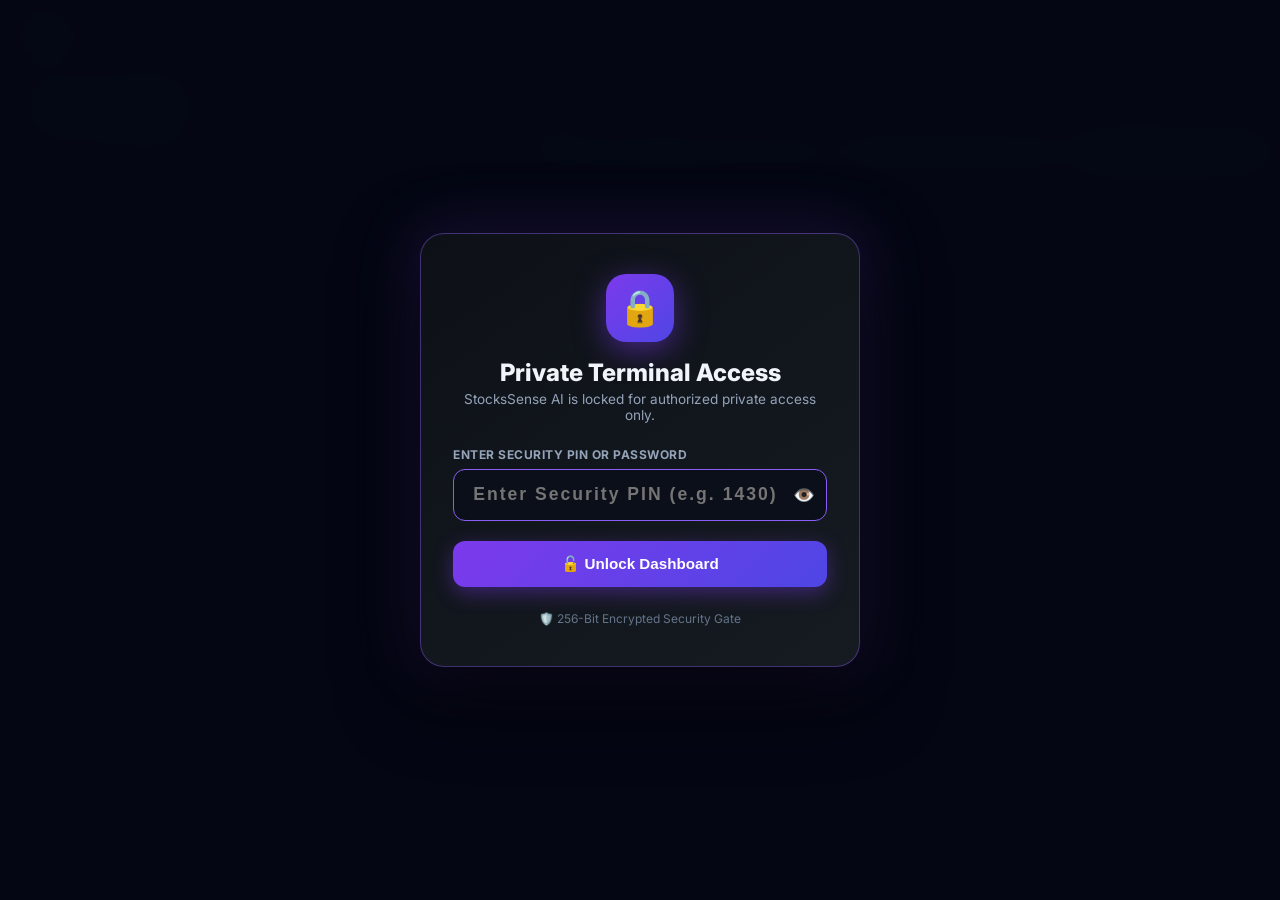
==== static/index.html @ 16fea529 "Fix Render Web UI Sniper button container selector (signalGrid) and bump app.js cache buster to v=25" ====
<!DOCTYPE html>
<html lang="en">
<head>
  <meta charset="UTF-8" />
  <meta name="viewport" content="width=device-width, initial-scale=1.0" />
  <title>StockSense AI — Indian Market Signal Agent</title>
  <meta name="description" content="Nifty 50 Intraday AI Agent: Real-time news, 1H chart, 5-year history, 90%+ confidence Buy/Sell signals with Stop Loss, Target & Paper Trading." />
  <link rel="manifest" href="/static/manifest.json" />
  <link rel="preconnect" href="https://fonts.googleapis.com" />
  <link href="https://fonts.googleapis.com/css2?family=Inter:wght@300;400;500;600;700;800;900&display=swap" rel="stylesheet" />
  <script src="https://cdn.plot.ly/plotly-2.30.0.min.js"></script>
  <link rel="stylesheet" href="/static/styles.css?v=2" />
</head>

<body>

<!-- Network Auto-Reconnect Banner -->
<div id="networkBanner" class="network-banner" style="display:none;"></div>

<!-- ╔══════════════ HEADER ══════════════╗ -->
<header class="header">
  <div class="header-inner">
    <div class="brand">
      <div class="brand-icon">📈</div>
      <div>
        <div class="brand-name">StockSense AI</div>
        <div class="brand-sub">Nifty 50 Intraday Signal Agent</div>
      </div>
    </div>
    <div class="header-center">
      <div class="nifty-badge" id="niftyBadge">
        <span class="pulse-dot"></span>
        <span id="niftyText">Nifty 50: Loading...</span>
      </div>
    </div>
    <div class="header-actions">
      <!-- Live / Paper Mode Toggle Switch -->
      <div class="mode-toggle-wrap" style="display:flex;align-items:center;gap:0.4rem;background:rgba(255,255,255,0.05);padding:0.4rem 0.65rem;border-radius:10px;border:1px solid rgba(255,255,255,0.1)">
        <label style="font-size:0.7rem;font-weight:800;color:#94a3b8;letter-spacing:0.5px;">TRADING MODE</label>
        <button id="modeToggleBtn" onclick="toggleTradingMode()" style="background:#1e293b;border:1px solid #334155;color:#ffbd59;padding:0.3rem 0.65rem;border-radius:6px;font-size:0.72rem;font-weight:900;cursor:pointer;transition:all 0.2s;box-shadow:0 0 10px rgba(0,0,0,0.5)">📝 PAPER</button>
      </div>
      <div class="confidence-slider-wrap">
        <label>Min Confidence</label>
        <input type="range" id="confidenceSlider" min="80" max="98" value="90" step="1" />
        <span id="confidenceVal">90%</span>
      </div>
      <button class="btn-icon-only" onclick="toggleAlerts()" id="alertBtn" title="Toggle Alerts">🔔</button>
      <button class="btn-scan" id="lockTerminalBtn" onclick="lockPrivateTerminal()" style="background:rgba(139,92,246,0.15);color:#c084fc;border:1px solid rgba(139,92,246,0.3);padding:0.35rem 0.65rem;font-size:0.75rem;font-weight:700;" title="Lock Private Session">🔒 Lock</button>
      <button class="btn-scan" id="headerSignOutBtn" onclick="handleLogout()" style="display:none;background:rgba(255,77,109,0.12);color:#ff4d6d;border:1px solid rgba(255,77,109,0.3);padding:0.4rem 0.75rem;font-size:0.78rem;font-weight:700;">🚪 Sign Out</button>
    </div>
  </div>
</header>

<!-- ╔══════════════ ACTION TOOLBAR (Scan buttons moved here to fix layout) ══════════════╗ -->
<div class="action-toolbar" style="background:#0a0f1d;border-bottom:1px solid rgba(255,255,255,0.06);padding:0.75rem 1.5rem;">
  <div style="max-width:1600px;margin:0 auto;display:flex;align-items:center;justify-content:space-between;gap:1rem;flex-wrap:wrap">
    <div style="display:flex;gap:0.75rem;flex-wrap:wrap">
      <button class="btn-scan" id="scanBtn" onclick="startScan('nifty50')">
        <span class="btn-icon">🔍</span> Scan Nifty 50
      </button>
      <button class="btn-scan btn-scan-budget" id="budgetScanBtn" onclick="startScan('budget')">
        <span class="btn-icon">⚡</span> Scan Budget Stocks
      </button>
      <button class="btn-scan btn-scan-scalp" id="scalpScanBtn" onclick="startScan('fast_scalp')">
        <span class="btn-icon">🔥</span> 1-Hr Fast Scalp
      </button>
      <button class="btn-scan" id="sniperScanBtn" onclick="startUltraSniperScan()" style="background:linear-gradient(135deg,#f59e0b,#d97706);color:#fff;border:1px solid #fbbf24;box-shadow:0 0 15px rgba(245,158,11,0.4);">
        <span class="btn-icon">👑</span> 1-Sniper Trade (92%+)
      </button>
    </div>
    <div class="auto-scan-badge" id="autoScanBadge" style="display:none;align-items:center;gap:0.4rem;font-size:0.78rem;font-weight:600;color:#a78bfa;background:rgba(124,58,237,0.15);padding:0.4rem 0.75rem;border-radius:8px;border:1px solid rgba(124,58,237,0.3)">
      <span style="width:8px;height:8px;background:#a78bfa;border-radius:50%;display:inline-block;box-shadow:0 0 8px #a78bfa"></span>
      <span id="autoScanCountdownText">Auto-Refresh: 03:00</span>
    </div>
  </div>
</div>
<!-- ╔══════════════ SAAS TOP TICKER & TRIAL BANNER ══════════════╗ -->
<div class="saas-banner-strip" style="background:linear-gradient(90deg,#0f172a,#1e1b4b,#0f172a);border-bottom:1px solid rgba(139,92,246,0.3);padding:0.4rem 1rem;display:flex;align-items:center;justify-content:space-between;gap:1rem;flex-wrap:wrap;font-size:0.8rem;font-weight:600;color:#cbd5e1">
  <div style="display:flex;align-items:center;gap:0.6rem">
    <span style="background:rgba(16,185,129,0.2);color:#10b981;padding:0.15rem 0.5rem;border-radius:6px;border:1px solid rgba(16,185,129,0.4);font-size:0.75rem;font-weight:700">🎁 30-DAY FREE TRIAL ACTIVE</span>
    <span style="color:#94a3b8">Unlimited Access to All AI Signals & Scans</span>
  </div>
  <div style="display:flex;align-items:center;gap:0.75rem;flex-wrap:wrap">
    <span style="background:rgba(99,102,241,0.15);color:#a5b4fc;padding:0.15rem 0.6rem;border-radius:6px;border:1px solid rgba(99,102,241,0.3)">🛡️ 16 Capital Protection Loss Guards Active</span>
    <button onclick="openBrokerModal()" style="background:linear-gradient(135deg,#10b981,#059669);color:#fff;border:none;padding:0.25rem 0.75rem;border-radius:6px;font-weight:700;cursor:pointer;font-size:0.75rem;box-shadow:0 0 10px rgba(16,185,129,0.3)">
      ⚡ Connect Broker for Instant Alerts
    </button>
    <button onclick="openPassModal()" style="background:linear-gradient(135deg,#8b5cf6,#6d28d9);color:#fff;border:none;padding:0.25rem 0.75rem;border-radius:6px;font-weight:700;cursor:pointer;font-size:0.75rem;box-shadow:0 0 10px rgba(139,92,246,0.3)">
      🎟️ Pass Plans (₹199 / ₹499)
    </button>
  </div>
</div>

<!-- ╔══════════════ TABS ══════════════╗ -->
<nav class="tabs">
  <button class="tab active" onclick="switchTab('signals')" id="tab-signals">📡 Live Signals</button>
  <button class="tab" onclick="switchTab('watchlist')" id="tab-watchlist">📋 Watchlist</button>
  <button class="tab" onclick="switchTab('paper')" id="tab-paper">📝 Paper Trading</button>
  <button class="tab" onclick="switchTab('journal')" id="tab-journal">📊 Journal</button>
  <button class="tab" onclick="openPassModal()" style="color:#a78bfa;font-weight:700">👑 Pass Plans</button>
</nav>

<!-- ╔══════════════ CONTENT ══════════════╗ -->
<main class="content">

  <!-- ──── TAB: SIGNALS ──── -->
  <section id="page-signals" class="page active">
    <div class="scan-status" id="scanStatus">
      <div class="status-idle">💡 Click "Scan Nifty 50" or "⚡ Scan Budget Stocks" to start AI analysis.</div>
    </div>
    <div class="signal-grid" id="signalGrid"></div>
  </section>

  <!-- ──── TAB: WATCHLIST ──── -->
  <section id="page-watchlist" class="page">
    <div class="watchlist-header">
      <div style="display:flex;align-items:center;gap:1rem;flex-wrap:wrap;justify-content:space-between;width:100%">
        <div>
          <h2>Market Watchlist</h2>
          <p style="font-size:0.82rem;color:#94a3b8;margin-top:0.2rem">Click any stock to run Instant AI Technical Scan</p>
        </div>
        <div style="display:flex;gap:0.5rem;align-items:center;flex-wrap:wrap">
          <input type="text" id="watchlistSearch" placeholder="🔍 Search stock..." oninput="filterWatchlistSearch()" style="background:#0f172a;border:1px solid #334155;color:#e2e8f0;padding:0.45rem 0.85rem;border-radius:8px;font-size:0.85rem;outline:none;width:180px;" />
          <div style="display:flex;gap:0.4rem;" id="categoryFilterGroup">
            <button class="sector-btn active" onclick="filterCategory('all')" id="catBtn-all">All (68)</button>
            <button class="sector-btn" onclick="filterCategory('nifty50')" id="catBtn-nifty50">🏆 Nifty 50</button>
            <button class="sector-btn" onclick="filterCategory('budget')" id="catBtn-budget">⚡ Budget Stocks (<₹200)</button>
          </div>
        </div>
      </div>
      <div class="sector-filter" id="sectorFilter" style="margin-top:0.8rem"></div>
    </div>
    <div class="watchlist-grid" id="watchlistGrid"></div>
  </section>

  <!-- ──── TAB: PAPER TRADING ──── -->
  <section id="page-paper" class="page">
    <div class="paper-header">
      <div class="paper-balance-card">
        <div class="balance-label">Paper Balance</div>
        <div class="balance-amount" id="paperBalance">₹3,00,000.00</div>
        <div class="balance-pnl" id="paperPnl">+₹0.00 (0.00%)</div>
        <div style="display:flex;gap:0.5rem;margin-top:0.75rem;flex-wrap:wrap">
          <button class="btn-reset" onclick="resetPaperAccount()">↺ Reset Account</button>
          <button class="btn-manual-trade" onclick="openManualTradeModal()">✏️ Manual Entry</button>
        </div>
      </div>
      <div class="paper-stats">
        <div class="stat-card">
          <div class="stat-label">Open Positions</div>
          <div class="stat-val" id="openPositions">0</div>
        </div>
        <div class="stat-card">
          <div class="stat-label">Total Return</div>
          <div class="stat-val" id="totalReturn">0.00%</div>
        </div>
      </div>
    </div>
    <div class="positions-title">Open Positions</div>
    <div class="positions-grid" id="positionsGrid">
      <div class="empty-state">No open positions. Take a trade from the Signals tab!</div>
    </div>
    <div class="positions-title">Closed Trades</div>
    <div class="trades-table-wrap">
      <table class="trades-table" id="tradesTable">
        <thead><tr><th>Stock</th><th>Action</th><th>Entry</th><th>Exit</th><th>Qty</th><th>P&L</th><th>Status</th><th>Date</th></tr></thead>
        <tbody id="tradesBody"></tbody>
      </table>
    </div>
  </section>

  <!-- ──── TAB: JOURNAL ──── -->
  <section id="page-journal" class="page">
    <div class="journal-grid">
      <div class="journal-card">
        <div class="journal-title">📅 Weekly Performance</div>
        <div id="weeklyStats" class="journal-stats">Loading...</div>
      </div>
      <div class="journal-card">
        <div class="journal-title">📆 Monthly Performance</div>
        <div id="monthlyStats" class="journal-stats">Loading...</div>
      </div>
    </div>
    <div class="positions-title">AI Signal History</div>
    <div class="trades-table-wrap">
      <table class="trades-table" id="signalsHistTable">
        <thead><tr><th>Stock</th><th>Signal</th><th>Confidence</th><th>Entry</th><th>Target 1</th><th>Target 2</th><th>Stop Loss</th><th>Date</th></tr></thead>
        <tbody id="signalsHistBody"></tbody>
      </table>
    </div>
  </section>

</main>

<!-- ╔══════════════ MODAL: SIGNAL DETAIL ══════════════╗ -->
<div class="modal-overlay" id="modalOverlay" onclick="closeModal()">
  <div class="modal" onclick="event.stopPropagation()">
    <button class="modal-close" onclick="closeModal()">✕</button>
    <div id="modalContent"></div>
  </div>
</div>

<!-- ╔══════════════ TOAST NOTIFICATION ══════════════╗ -->
<div class="toast" id="toast"></div>

<!-- Audio alert -->
<audio id="alertSound" preload="auto">
  <source src="[data-uri]..." type="audio/wav" />
</audio>

<!-- ╔══════════════ MODAL: MANUAL TRADE ENTRY ══════════════╗ -->
<div class="modal-overlay" id="manualTradeOverlay" onclick="closeManualTradeModal()">
  <div class="modal manual-trade-modal" onclick="event.stopPropagation()">
    <button class="modal-close" onclick="closeManualTradeModal()">✕</button>
    <div class="manual-modal-title" id="mt_modal_title">✏️ Manual Trade Entry</div>
    <div class="manual-modal-subtitle">Pick any Nifty 50 stock → Live price auto-fills → Set your SL & Targets</div>

    <!-- STEP 1: Stock Picker -->
    <div id="mt_step1">
      <div class="mt-search-wrap">
        <input id="mt_search" type="text" placeholder="🔍  Search stock… e.g. TCS, Reliance, HDFC"
               oninput="filterStockPicker()" autocomplete="off" />
      </div>
      <div class="mt-stock-grid" id="mt_stock_grid">
        <!-- Populated by JS -->
      </div>
    </div>

    <!-- STEP 2: Trade Form (hidden until stock picked) -->
    <div id="mt_step2" style="display:none">
      <!-- Selected stock header -->
      <div class="mt-selected-stock" id="mt_selected_header">
        <button class="mt-back-btn" onclick="showMtStep1()">← Back</button>
        <div class="mt-selected-info">
          <div class="mt-sel-symbol" id="mt_sel_symbol">—</div>
          <div class="mt-sel-name" id="mt_sel_name">—</div>
        </div>
        <div class="mt-live-price" id="mt_live_price_display">
          <div class="mt-lp-val" id="mt_lp_val">—</div>
          <div class="mt-lp-range" id="mt_lp_range">—</div>
        </div>
      </div>

      <div class="manual-form">
        <!-- Action toggle -->
        <div class="manual-field">
          <label>Action</label>
          <div class="action-toggle">
            <button id="mt_buy_btn" class="action-btn active-buy" onclick="setManualAction('BUY')">📈 BUY</button>
            <button id="mt_sell_btn" class="action-btn" onclick="setManualAction('SELL')">📉 SELL</button>
          </div>
          <input type="hidden" id="mt_action" value="BUY" />
        </div>

        <div class="manual-form-row">
          <div class="manual-field">
            <label for="mt_price">Entry Price (₹)</label>
            <input id="mt_price" type="number" step="0.05" min="1" placeholder="Live price" oninput="autoCalcManualQty()" />
          </div>
          <div class="manual-field">
            <label for="mt_sl">Stop Loss (₹) <span class="hint-tag" id="mt_sl_hint_tag"></span></label>
            <input id="mt_sl" type="number" step="0.05" min="1" placeholder="Auto-suggested" oninput="autoCalcManualQty()" />
          </div>
        </div>

        <div class="manual-form-row">
          <div class="manual-field">
            <label for="mt_t1">Target 1 (₹) <span class="hint-tag" id="mt_t1_hint_tag"></span></label>
            <input id="mt_t1" type="number" step="0.05" min="1" placeholder="Suggested" oninput="autoCalcManualQty()" />
          </div>
          <div class="manual-field">
            <label for="mt_t2">Target 2 (₹) <span class="hint-tag" id="mt_t2_hint_tag"></span></label>
            <input id="mt_t2" type="number" step="0.05" min="1" placeholder="Suggested" />
          </div>
        </div>

        <div class="manual-form-row">
          <div class="manual-field">
            <label for="mt_qty">Quantity <small style="color:#7a8ba8;font-weight:400">(shares)</small></label>
            <input id="mt_qty" type="number" min="1" step="1" placeholder="Auto from 2% risk" />
            <small id="mt_qty_hint" style="color:#00ff88"></small>
          </div>
          <div class="manual-field manual-rr" id="mt_rr_display" style="display:none">
            <div class="rr-label">Risk : Reward</div>
            <div class="rr-val" id="mt_rr_val">—</div>
          </div>
        </div>

        <div id="mt_error" class="mt-error" style="display:none"></div>

        <button class="btn-submit-trade" id="mt_submit_btn" onclick="submitManualTrade()">
          🚀 Place Paper Trade
        </button>
      </div>
    </div>
  </div>
</div>


<!-- ╔══════════════ MODAL: CLOSE POSITION ══════════════╗ -->
<div class="modal-overlay" id="closePosOverlay" onclick="closeClosePosModal()">
  <div class="modal close-pos-modal" onclick="event.stopPropagation()">
    <button class="modal-close" onclick="closeClosePosModal()">✕</button>
    <div class="manual-modal-title">❌ Close Position</div>
    <div class="manual-modal-subtitle" id="cp_subtitle">Closing position</div>

    <!-- Live price display -->
    <div class="mt-selected-stock" style="margin-top:1rem">
      <div class="mt-selected-info">
        <div class="mt-sel-symbol" id="cp_symbol">—</div>
        <div class="mt-sel-name" id="cp_details">—</div>
      </div>
      <div class="mt-live-price">
        <div class="mt-lp-val" id="cp_cmp">—</div>
        <div class="mt-lp-range" id="cp_pnl_preview" style="color:#ffd700">P&amp;L preview loading…</div>
      </div>
    </div>

    <div class="manual-form" style="margin-top:1rem">
      <div class="manual-field">
        <label for="cp_price">Exit Price (₹)</label>
        <input id="cp_price" type="number" step="0.05" min="1" placeholder="CMP auto-filled" oninput="updateClosePnlPreview()" />
      </div>
      <div class="manual-field">
        <label>Exit Reason</label>
        <div class="action-toggle" style="gap:0.4rem">
          <button id="cp_r_manual" class="action-btn active-buy" style="font-size:0.75rem" onclick="setCpReason('MANUAL')">Manual</button>
          <button id="cp_r_t1"     class="action-btn" style="font-size:0.75rem" onclick="setCpReason('T1_HIT')">T1 Hit</button>
          <button id="cp_r_t2"     class="action-btn" style="font-size:0.75rem" onclick="setCpReason('T2_HIT')">T2 Hit</button>
          <button id="cp_r_sl"     class="action-btn" style="font-size:0.75rem" onclick="setCpReason('SL_HIT')">SL Hit</button>
        </div>
        <input type="hidden" id="cp_reason" value="MANUAL" />
      </div>
      <div id="cp_error" class="mt-error" style="display:none"></div>
      <button class="btn-submit-trade" id="cp_submit_btn" onclick="submitClosePosition()"
              style="background:linear-gradient(135deg,#ff4d6d,#c0392b)">
        ❌ Confirm Close
      </button>
    </div>
  </div>
</div>


<!-- ╔══════════════ MODAL: QUICK ORDER EXECUTION (CUSTOM QUANTITY) ══════════════╗ -->
<div class="modal-overlay" id="quickOrderOverlay" onclick="closeQuickOrderModal()">
  <div class="modal manual-trade-modal" onclick="event.stopPropagation()">
    <button class="modal-close" onclick="closeQuickOrderModal()">✕</button>
    <div class="manual-modal-title" id="qo_title">🛒 Place Paper Order</div>
    <div class="manual-modal-subtitle" id="qo_subtitle">Custom Quantity &amp; Trade Execution</div>

    <div class="mt-selected-stock" style="margin-top:1rem">
      <div class="mt-selected-info">
        <div class="mt-sel-symbol" id="qo_symbol">RELIANCE</div>
        <div class="mt-sel-name" id="qo_name">Reliance Industries</div>
      </div>
      <div class="mt-live-price">
        <div class="mt-lp-val" id="qo_price_display">₹1,299.40</div>
        <div class="mt-lp-range" id="qo_trade_type" style="color:#00ff88;font-weight:700">BUY ORDER</div>
      </div>
    </div>

    <div class="manual-form" style="margin-top:1.2rem">
      <!-- Quantity Input with Presets -->
      <div class="manual-field">
        <label for="qo_qty">Quantity <small style="color:#7a8ba8;font-weight:400">(Enter number of shares)</small></label>
        <input id="qo_qty" type="number" min="1" step="1" value="10" oninput="updateQoOrderValue()" style="font-size:1.15rem;font-weight:700;color:#00ff88" />
        <div style="display:flex;gap:0.4rem;margin-top:0.5rem;flex-wrap:wrap">
          <button type="button" class="sector-btn" onclick="setQoQty(5)">5 Qty</button>
          <button type="button" class="sector-btn" onclick="setQoQty(10)">10 Qty</button>
          <button type="button" class="sector-btn" onclick="setQoQty(25)">25 Qty</button>
          <button type="button" class="sector-btn" onclick="setQoQty(50)">50 Qty</button>
          <button type="button" class="sector-btn" onclick="setQoQty(100)">100 Qty</button>
          <button type="button" class="sector-btn" onclick="setQoQty('auto')">⚡ Auto Risk Qty</button>
        </div>
        <small id="qo_value_hint" style="color:#ffd700;display:block;margin-top:0.4rem;font-weight:600"></small>
      </div>

      <div class="manual-form-row" style="margin-top:0.8rem">
        <div class="manual-field">
          <label for="qo_sl">Stop Loss (₹)</label>
          <input id="qo_sl" type="number" step="0.05" min="1" />
        </div>
        <div class="manual-field">
          <label for="qo_t1">Target 1 (₹)</label>
          <input id="qo_t1" type="number" step="0.05" min="1" />
        </div>
      </div>

      <input type="hidden" id="qo_entry_price" value="0" />
      <input type="hidden" id="qo_t2" value="0" />
      <input type="hidden" id="qo_action" value="BUY" />
      <input type="hidden" id="qo_sig_id" value="" />

      <div id="qo_error" class="mt-error" style="display:none"></div>

      <button class="btn-submit-trade" id="qo_submit_btn" onclick="submitQuickOrder()" style="margin-top:1.2rem">
        🚀 Confirm Paper Trade
      </button>
    </div>
  </div>
</div>


<div id="toast" class="toast"></div>

<!-- ╔══════════════ MODAL: PASS PLANS & PRICING ══════════════╗ -->
<div class="modal-overlay" id="saasPassOverlay" onclick="closePassModal()">
  <div class="modal" onclick="event.stopPropagation()" style="max-width:850px;background:#0f172a;border:1px solid rgba(139,92,246,0.4)">
    <button class="modal-close" onclick="closePassModal()">✕</button>
    <div style="text-align:center;margin-bottom:1.5rem">
      <div style="background:rgba(139,92,246,0.15);color:#a78bfa;display:inline-block;padding:0.3rem 0.8rem;border-radius:20px;font-size:0.75rem;font-weight:700;border:1px solid rgba(139,92,246,0.3);margin-bottom:0.5rem">
        🎁 30-DAY UNLIMITED FREE TRIAL ACTIVE NOW
      </div>
      <h2 style="font-size:1.6rem;font-weight:800;color:#f8fafc;margin:0">StocksSense AI Pass Plans</h2>
      <p style="color:#94a3b8;font-size:0.88rem;margin-top:0.3rem">Choose a flexible pass plan after your 30-day trial. No hidden charges!</p>
    </div>

    <!-- Pricing Grid -->
    <div style="display:grid;grid-template-columns:repeat(auto-fit,minmax(240px,1fr));gap:1.2rem;margin-bottom:1.5rem">

      <!-- Plan 1: Weekly -->
      <div style="background:#1e293b;border:1px solid #334155;border-radius:12px;padding:1.25rem;display:flex;flex-direction:column;justify-content:space-between;position:relative">
        <div>
          <div style="display:flex;justify-content:space-between;align-items:center;margin-bottom:0.5rem">
            <span style="font-size:1.1rem;font-weight:800;color:#f8fafc">Weekly Pass</span>
            <span style="background:rgba(148,163,184,0.15);color:#cbd5e1;font-size:0.68rem;padding:0.2rem 0.5rem;border-radius:4px;font-weight:700">7 DAYS</span>
          </div>
          <div style="font-size:1.8rem;font-weight:900;color:#10b981;margin-bottom:0.2rem">₹199 <small style="font-size:0.75rem;color:#94a3b8;font-weight:400">/ 7 days</small></div>
          <div style="font-size:0.78rem;color:#a78bfa;font-weight:600;margin-bottom:1rem">₹28/day — Beginner Friendly</div>
          <ul style="list-style:none;padding:0;margin:0;font-size:0.8rem;color:#cbd5e1;line-height:1.7">
            <li>✅ All Nifty 50 AI Signals</li>
            <li>✅ Budget Stock Scans (&lt;₹300)</li>
            <li>✅ 16 Capital Loss Guards Active</li>
            <li>✅ Web Terminal Access</li>
          </ul>
        </div>
        <button onclick="selectPassPlan('weekly', 199)" style="margin-top:1.2rem;background:#334155;color:#f8fafc;border:none;padding:0.6rem;border-radius:8px;font-weight:700;cursor:pointer;width:100%">
          Select Weekly Pass (₹199)
        </button>
      </div>

      <!-- Plan 2: 15-Day -->
      <div style="background:#1e293b;border:1px solid #334155;border-radius:12px;padding:1.25rem;display:flex;flex-direction:column;justify-content:space-between;position:relative">
        <div>
          <div style="display:flex;justify-content:space-between;align-items:center;margin-bottom:0.5rem">
            <span style="font-size:1.1rem;font-weight:800;color:#f8fafc">15-Day Pass</span>
            <span style="background:rgba(59,130,246,0.15);color:#60a5fa;font-size:0.68rem;padding:0.2rem 0.5rem;border-radius:4px;font-weight:700">15 DAYS</span>
          </div>
          <div style="font-size:1.8rem;font-weight:900;color:#3b82f6;margin-bottom:0.2rem">₹399 <small style="font-size:0.75rem;color:#94a3b8;font-weight:400">/ 15 days</small></div>
          <div style="font-size:0.78rem;color:#a78bfa;font-weight:600;margin-bottom:1rem">₹26/day — Popular Choice</div>
          <ul style="list-style:none;padding:0;margin:0;font-size:0.8rem;color:#cbd5e1;line-height:1.7">
            <li>✅ All Nifty 50 AI Signals</li>
            <li>✅ Budget Stock Scans (&lt;₹300)</li>
            <li>✅ 16 Capital Loss Guards Active</li>
            <li>✅ Instant Telegram Alerts</li>
            <li>✅ 1-Hr Fast Scalp Scanner</li>
          </ul>
        </div>
        <button onclick="selectPassPlan('biweekly', 399)" style="margin-top:1.2rem;background:#2563eb;color:#fff;border:none;padding:0.6rem;border-radius:8px;font-weight:700;cursor:pointer;width:100%">
          Select 15-Day Pass (₹399)
        </button>
      </div>

      <!-- Plan 3: Monthly (Best Value) -->
      <div style="background:linear-gradient(135deg,#1e1b4b,#311b92);border:2px solid #8b5cf6;border-radius:12px;padding:1.25rem;display:flex;flex-direction:column;justify-content:space-between;position:relative;box-shadow:0 0 20px rgba(139,92,246,0.3)">
        <div style="position:absolute;top:-12px;right:15px;background:linear-gradient(135deg,#f59e0b,#d97706);color:#000;font-size:0.65rem;font-weight:900;padding:0.2rem 0.6rem;border-radius:12px;text-transform:uppercase">
          🔥 BEST VALUE
        </div>
        <div>
          <div style="display:flex;justify-content:space-between;align-items:center;margin-bottom:0.5rem">
            <span style="font-size:1.1rem;font-weight:800;color:#fff">Monthly Pass</span>
            <span style="background:rgba(168,85,247,0.25);color:#d8b4fe;font-size:0.68rem;padding:0.2rem 0.5rem;border-radius:4px;font-weight:700">30 DAYS</span>
          </div>
          <div style="font-size:1.8rem;font-weight:900;color:#fbbf24;margin-bottom:0.2rem">₹499 <small style="font-size:0.75rem;color:#cbd5e1;font-weight:400">/ 30 days</small></div>
          <div style="font-size:0.78rem;color:#34d399;font-weight:700;margin-bottom:1rem">₹16/day — Only ₹16 per day!</div>
          <ul style="list-style:none;padding:0;margin:0;font-size:0.8rem;color:#f1f5f9;line-height:1.7">
            <li>✅ All Nifty 50 AI Signals</li>
            <li>✅ Budget Stock Scans (&lt;₹300)</li>
            <li>✅ 16 Capital Loss Guards Active</li>
            <li>✅ Instant Telegram/WhatsApp Alerts</li>
            <li>✅ 1-Hr Fast Scalp Scanner</li>
            <li>✅ Priority AI Scan Queue</li>
            <li>✅ Dedicated AI Portfolio Insights</li>
          </ul>
        </div>
        <button onclick="selectPassPlan('monthly', 499)" style="margin-top:1.2rem;background:linear-gradient(135deg,#8b5cf6,#7c3aed);color:#fff;border:none;padding:0.65rem;border-radius:8px;font-weight:800;cursor:pointer;width:100%;box-shadow:0 0 15px rgba(139,92,246,0.4)">
          Get Monthly Pass (₹499)
        </button>
      </div>

    </div>

    <!-- Free Trial Note -->
    <div style="background:rgba(16,185,129,0.1);border:1px solid rgba(16,185,129,0.3);border-radius:8px;padding:0.75rem 1rem;font-size:0.8rem;color:#34d399;text-align:center">
      🎉 You are currently enjoying your <b>30-Day Unlimited Free Trial</b>! Passes will only be activated after your trial ends.
    </div>
  </div>
</div>


<!-- ╔══════════════ MODAL: BROKER CONNECT ══════════════╗ -->
<div class="modal-overlay" id="brokerConnectOverlay" onclick="closeBrokerModal()">
  <div class="modal" onclick="event.stopPropagation()" style="max-width:650px;background:#0f172a;border:1px solid rgba(16,185,129,0.4)">
    <button class="modal-close" onclick="closeBrokerModal()">✕</button>
    <div style="text-align:center;margin-bottom:1.5rem">
      <div style="background:rgba(16,185,129,0.15);color:#10b981;display:inline-block;padding:0.3rem 0.8rem;border-radius:20px;font-size:0.75rem;font-weight:700;border:1px solid rgba(16,185,129,0.3);margin-bottom:0.5rem">
        ⚡ FREE INSTANT ALERTS UNLOCK
      </div>
      <h2 style="font-size:1.5rem;font-weight:800;color:#f8fafc;margin:0">Connect Partner Broker Account</h2>
      <p style="color:#94a3b8;font-size:0.85rem;margin-top:0.3rem">Open a Demat account with any partner broker below to get <b>Free Unlimited Telegram/WhatsApp Instant AI Alerts</b>!</p>
    </div>

    <div style="display:flex;flex-direction:column;gap:1rem">
      <!-- Broker 1: Angel One -->
      <div style="background:#1e293b;border:1px solid #334155;border-radius:10px;padding:1rem;display:flex;align-items:center;justify-content:space-between;gap:1rem;flex-wrap:wrap">
        <div style="display:flex;align-items:center;gap:0.8rem">
          <div style="font-size:2rem">👼</div>
          <div>
            <div style="font-weight:800;color:#f8fafc;font-size:1rem">Angel One</div>
            <div style="font-size:0.75rem;color:#10b981;font-weight:600">Zero Demat Opening Fee + Free AI Alerts</div>
          </div>
        </div>
        <a href="https://angelone.in/partner/RAKH123" target="_blank" onclick="trackBrokerClick('Angel One')" style="background:#10b981;color:#000;text-decoration:none;padding:0.55rem 1rem;border-radius:8px;font-weight:800;font-size:0.82rem">
          Open Angel One Free
        </a>
      </div>

      <!-- Broker 2: Dhan -->
      <div style="background:#1e293b;border:1px solid #334155;border-radius:10px;padding:1rem;display:flex;align-items:center;justify-content:space-between;gap:1rem;flex-wrap:wrap">
        <div style="display:flex;align-items:center;gap:0.8rem">
          <div style="font-size:2rem">⚡</div>
          <div>
            <div style="font-weight:800;color:#f8fafc;font-size:1rem">Dhan</div>
            <div style="font-size:0.75rem;color:#3b82f6;font-weight:600">Direct Lightning API + Free AI Alerts</div>
          </div>
        </div>
        <a href="https://dhan.co/partner/RAKH123" target="_blank" onclick="trackBrokerClick('Dhan')" style="background:#3b82f6;color:#fff;text-decoration:none;padding:0.55rem 1rem;border-radius:8px;font-weight:800;font-size:0.82rem">
          Open Dhan Free
        </a>
      </div>

      <!-- Broker 3: Zerodha -->
      <div style="background:#1e293b;border:1px solid #334155;border-radius:10px;padding:1rem;display:flex;align-items:center;justify-content:space-between;gap:1rem;flex-wrap:wrap">
        <div style="display:flex;align-items:center;gap:0.8rem">
          <div style="font-size:2rem">📈</div>
          <div>
            <div style="font-weight:800;color:#f8fafc;font-size:1rem">Zerodha</div>
            <div style="font-size:0.75rem;color:#f59e0b;font-weight:600">India's Premier Broker + Free AI Alerts</div>
          </div>
        </div>
        <a href="https://zerodha.com/partner/RAKH123" target="_blank" onclick="trackBrokerClick('Zerodha')" style="background:#f59e0b;color:#000;text-decoration:none;padding:0.55rem 1rem;border-radius:8px;font-weight:800;font-size:0.82rem">
          Open Zerodha Free
        </a>
      </div>
    </div>
  </div>
</div>

<!-- ╔══════════════ SEBI EDUCATIONAL DISCLAIMER FOOTER ══════════════╗ -->
<footer style="background:#090d16;border-top:1px solid #1e293b;padding:1.5rem 1rem;margin-top:3rem;font-size:0.75rem;color:#64748b;text-align:center;line-height:1.6">
  <div style="max-width:1000px;margin:0 auto">
    <div style="font-weight:700;color:#94a3b8;margin-bottom:0.4rem">⚠️ SEBI Educational &amp; Research Software Disclaimer</div>
    <div>
      StocksSense AI is an automated quantitative software terminal and algorithmic research analysis tool built strictly for educational, research, and technical analysis demonstration purposes.
      StocksSense AI is not a SEBI registered Investment Advisor (IA) or Research Analyst (RA). Signals generated by the software are based on mathematical technical indicators, volume algorithms, and historical data patterns.
      Trading in Indian stock markets involves substantial risk of loss. Users are advised to perform their own research or consult a certified financial advisor before executing real trades.
    </div>
    <div style="margin-top:0.8rem;color:#475569">
      © 2026 StocksSense AI Terminal — All Rights Reserved. Powered by Google Gemini AI &amp; Python Quant Engine.
    </div>
  </div>
</footer>

<!-- ═══════════ GOOGLE LOGIN MODAL ═══════════ -->
<div id="loginOverlay" style="
  position:fixed;inset:0;background:rgba(5,8,20,0.92);
  display:none;align-items:center;justify-content:center;
  z-index:9999;backdrop-filter:blur(8px);
  opacity:0;pointer-events:none;transition:opacity 0.3s ease;">

  <div id="loginModal" style="
    background:linear-gradient(145deg,#111827,#1a1230);
    border:1px solid rgba(139,92,246,0.35);
    border-radius:22px;padding:2.5rem 2rem;
    width:min(420px,94vw);text-align:center;
    box-shadow:0 24px 80px rgba(0,0,0,0.7),0 0 50px rgba(124,58,237,0.18);
    transform:translateY(30px) scale(0.97);transition:transform 0.3s cubic-bezier(0.34,1.56,0.64,1);">
    <!-- Logo -->
    <div style="width:64px;height:64px;background:linear-gradient(135deg,#7c3aed,#4f46e5);border-radius:18px;margin:0 auto 1rem;display:flex;align-items:center;justify-content:center;font-size:2rem;box-shadow:0 8px 28px rgba(124,58,237,0.5)">🤖</div>
    <h2 style="font-size:1.45rem;font-weight:800;color:#f1f5f9;margin-bottom:0.3rem">StocksSense AI</h2>
    <p style="font-size:0.85rem;color:#94a3b8;margin-bottom:0.5rem">Nifty 50 AI Signal Terminal</p>
    <!-- Trial Badge -->
    <div style="display:inline-flex;align-items:center;gap:0.4rem;background:rgba(0,255,136,0.1);border:1px solid rgba(0,255,136,0.25);border-radius:20px;padding:0.3rem 0.9rem;font-size:0.78rem;font-weight:700;color:#00ff88;margin-bottom:1.5rem">
      🎁 30-Day FREE Trial — No Credit Card Required
    </div>
    <!-- Google Login Button -->
    <button id="googleLoginBtn" onclick="startGoogleLogin()" style="
      display:flex;align-items:center;justify-content:center;gap:0.75rem;
      width:100%;padding:0.9rem 1.2rem;
      background:#fff;border:none;border-radius:12px;
      font-size:0.95rem;font-weight:700;color:#1f2937;
      cursor:pointer;transition:all 0.15s;
      box-shadow:0 4px 16px rgba(0,0,0,0.35);">
      <svg width="20" height="20" viewBox="0 0 48 48"><path fill="#4285F4" d="M44.5 20H24v8.5h11.8C34.7 33.9 29.1 37 24 37c-7.2 0-13-5.8-13-13s5.8-13 13-13c3.1 0 5.9 1.1 8.1 2.9l6.4-6.4C34.6 5.1 29.6 3 24 3 12.4 3 3 12.4 3 24s9.4 21 21 21c10.5 0 20-7.6 20-21 0-1.4-.1-2.7-.5-4z"/><path fill="#34A853" d="M6.3 14.7l7 5.1C15 16.1 19.2 13 24 13c3.1 0 5.9 1.1 8.1 2.9l6.4-6.4C34.6 5.1 29.6 3 24 3 16.3 3 9.7 7.9 6.3 14.7z"/><path fill="#FBBC05" d="M24 45c5.5 0 10.6-1.9 14.5-5.1l-6.7-5.5C29.9 36 27.1 37 24 37c-5.1 0-9.4-3.3-11-7.9l-7 5.4C9.6 41.1 16.3 45 24 45z"/><path fill="#EA4335" d="M44.5 20H24v8.5h11.8c-.7 2.5-2.2 4.7-4.3 6.2l6.7 5.5C41.5 36.8 45 31 45 24c0-1.4-.1-2.7-.5-4z"/></svg>
      Continue with Google
    </button>
    <p style="margin-top:1.25rem;font-size:0.72rem;color:#475569;line-height:1.5">
      By continuing, you agree to use StocksSense AI as an educational research software tool.<br>
      Your email is used only for trial tracking. We never share your data.
    </p>
  </div>
</div>

<!-- ═══════════ USER BADGE (shown after login) ═══════════ -->
<div id="userSessionBadge" style="display:none;position:fixed;bottom:1.25rem;right:1.25rem;z-index:800;">
  <div style="
    background:linear-gradient(135deg,#111827,#1a1230);
    border:1px solid rgba(139,92,246,0.35);
    border-radius:14px;padding:0.65rem 1rem;
    display:flex;align-items:center;gap:0.75rem;
    box-shadow:0 8px 32px rgba(0,0,0,0.5);
    font-size:0.82rem;cursor:pointer;" onclick="toggleUserMenu()">
    <img id="userAvatar" src="" width="30" height="30" style="border-radius:50%;display:none"/>
    <div id="userInitial" style="
      width:30px;height:30px;border-radius:50%;
      background:linear-gradient(135deg,#7c3aed,#4f46e5);
      display:flex;align-items:center;justify-content:center;
      font-size:0.85rem;font-weight:700;color:#fff;flex-shrink:0">?</div>
    <div>
      <div id="userGreeting" style="font-weight:700;color:#f1f5f9;font-size:0.82rem">Hi!</div>
      <div id="trialCountdown" style="font-size:0.7rem;color:#00ff88;font-weight:600">⏳ — days left</div>
    </div>
  </div>
  <!-- Dropdown -->
  <div id="userMenu" style="
    display:none;position:absolute;bottom:calc(100% + 8px);right:0;
    background:#111827;border:1px solid rgba(139,92,246,0.3);
    border-radius:12px;padding:0.5rem;min-width:180px;
    box-shadow:0 12px 40px rgba(0,0,0,0.6);">
    <div id="menuEmail" style="padding:0.5rem 0.75rem;font-size:0.72rem;color:#64748b;border-bottom:1px solid rgba(255,255,255,0.07);margin-bottom:0.4rem"></div>
    <button onclick="handleLogout()" style="
      width:100%;padding:0.5rem 0.75rem;background:rgba(255,77,109,0.1);
      border:1px solid rgba(255,77,109,0.25);border-radius:8px;
      color:#ff4d6d;font-size:0.8rem;font-weight:600;cursor:pointer;
      text-align:left;">🚪 Sign Out</button>
  </div>
</div>

<!-- ═══════════ PRIVATE TERMINAL LOCK SCREEN OVERLAY ═══════════ -->
<div id="privateLockOverlay" style="
  position:fixed;inset:0;background:rgba(5,8,20,0.96);
  display:flex;align-items:center;justify-content:center;
  z-index:99999;backdrop-filter:blur(16px);
  transition:opacity 0.3s ease;">

  <div id="privateLockModal" style="
    background:linear-gradient(145deg,#0d1117,#161b22);
    border:1px solid rgba(139,92,246,0.4);
    border-radius:24px;padding:2.5rem 2rem;
    width:min(440px,94vw);text-align:center;
    box-shadow:0 24px 80px rgba(0,0,0,0.8),0 0 60px rgba(124,58,237,0.25);">
    
    <div style="width:68px;height:68px;background:linear-gradient(135deg,#7c3aed,#4f46e5);border-radius:20px;margin:0 auto 1rem;display:flex;align-items:center;justify-content:center;font-size:2.2rem;box-shadow:0 8px 30px rgba(124,58,237,0.5)">
      🔒
    </div>
    
    <h2 style="font-size:1.5rem;font-weight:800;color:#f1f5f9;margin-bottom:0.3rem">Private Terminal Access</h2>
    <p style="font-size:0.85rem;color:#94a3b8;margin-bottom:1.5rem">
      StocksSense AI is locked for authorized private access only.
    </p>

    <div style="margin-bottom:1.25rem;text-align:left">
      <label style="display:block;font-size:0.75rem;font-weight:700;color:#94a3b8;margin-bottom:0.4rem;text-transform:uppercase;letter-spacing:0.5px">Enter Security PIN or Password</label>
      <div style="position:relative">
        <input id="privatePinInput" type="password" placeholder="Enter Security PIN (e.g. 1430)" style="
          width:100%;padding:0.9rem 1.2rem;background:#0b0f19;
          border:1.5px solid rgba(139,92,246,0.3);border-radius:12px;
          color:#f1f5f9;font-size:1.1rem;font-weight:700;letter-spacing:2px;outline:none;
          transition:all 0.2s;" onfocus="this.style.borderColor='#8b5cf6'" onblur="this.style.borderColor='rgba(139,92,246,0.3)'" onkeydown="if(event.key==='Enter')unlockPrivateTerminal()"/>
        <button type="button" onclick="togglePinVisibility()" style="position:absolute;right:12px;top:50%;transform:translateY(-50%);background:none;border:none;color:#94a3b8;cursor:pointer;font-size:1.1rem">👁️</button>
      </div>
      <div id="pinErrorMsg" style="display:none;color:#ff4d6d;font-size:0.78rem;font-weight:600;margin-top:0.5rem">❌ Incorrect PIN / Password. Access Denied.</div>
    </div>

    <button id="unlockBtn" onclick="unlockPrivateTerminal()" style="
      width:100%;padding:0.9rem 1.2rem;
      background:linear-gradient(135deg,#7c3aed,#4f46e5);border:none;border-radius:12px;
      font-size:0.95rem;font-weight:700;color:#fff;
      cursor:pointer;transition:all 0.2s;
      box-shadow:0 6px 20px rgba(124,58,237,0.4);">
      🔓 Unlock Dashboard
    </button>

    <div style="margin-top:1.5rem;display:flex;align-items:center;justify-content:center;gap:0.5rem;font-size:0.75rem;color:#64748b">
      <span>🛡️ 256-Bit Encrypted Security Gate</span>
    </div>
  </div>
</div>

<script src="/static/app.js?v=25"></script>
</body>
</html>
---- static/styles.css ----
/* ═══════════════════════════════════════════════════
   StockSense AI — Premium Glassmorphism Dark Theme
   Indian Stock Market AI Agent
═══════════════════════════════════════════════════ */

@import url('https://fonts.googleapis.com/css2?family=Inter:wght@300;400;500;600;700;800;900&display=swap');

/* ─── CSS TOKENS ─── */
:root {
  --bg-primary:   #050810;
  --bg-secondary: #0a0f1e;
  --bg-card:      rgba(14, 21, 42, 0.85);
  --bg-glass:     rgba(255,255,255,0.04);
  --border:       rgba(255,255,255,0.08);
  --border-glow:  rgba(99,179,237,0.25);

  --green:        #00ff88;
  --green-dim:    rgba(0,255,136,0.15);
  --green-glow:   rgba(0,255,136,0.35);
  --red:          #ff4d6d;
  --red-dim:      rgba(255,77,109,0.15);
  --red-glow:     rgba(255,77,109,0.35);
  --gold:         #ffd700;
  --gold-dim:     rgba(255,215,0,0.12);
  --blue:         #63b3ed;
  --purple:       #b794f4;

  --text-primary: #f0f4ff;
  --text-muted:   #7a8ba8;
  --text-dim:     #4a5568;

  --radius-sm:    8px;
  --radius-md:    14px;
  --radius-lg:    20px;
  --radius-xl:    28px;

  --shadow-card:  0 8px 32px rgba(0,0,0,0.5);
  --shadow-glow-green: 0 0 24px rgba(0,255,136,0.25);
  --shadow-glow-red:   0 0 24px rgba(255,77,109,0.25);

  --transition:   all 0.25s cubic-bezier(0.4,0,0.2,1);
}

*, *::before, *::after { box-sizing: border-box; margin: 0; padding: 0; }

html { font-size: 16px; scroll-behavior: smooth; }

body {
  font-family: 'Inter', sans-serif;
  background: var(--bg-primary);
  color: var(--text-primary);
  min-height: 100vh;
  background-image:
    radial-gradient(ellipse 80% 60% at 20% 0%, rgba(99,102,241,0.08) 0%, transparent 60%),
    radial-gradient(ellipse 60% 50% at 80% 100%, rgba(0,255,136,0.05) 0%, transparent 55%);
}

/* ═══════════════ NETWORK BANNER ═══════════════ */
.network-banner {
  position: fixed;
  top: 0;
  left: 0;
  right: 0;
  z-index: 99999;
  padding: 0.5rem 1rem;
  text-align: center;
  font-size: 0.85rem;
  font-weight: 700;
  letter-spacing: 0.02em;
  transition: all 0.3s ease;
  backdrop-filter: blur(12px);
  box-shadow: 0 4px 20px rgba(0, 0, 0, 0.4);
}
.network-banner.offline {
  background: rgba(255, 77, 109, 0.9);
  color: #ffffff;
  border-bottom: 1px solid rgba(255, 255, 255, 0.2);
}
.network-banner.reconnecting {
  background: rgba(255, 215, 0, 0.9);
  color: #050810;
  border-bottom: 1px solid rgba(0, 0, 0, 0.2);
}
.network-banner.online {
  background: rgba(0, 255, 136, 0.9);
  color: #050810;
  border-bottom: 1px solid rgba(0, 0, 0, 0.2);
}

/* ═══════════════ SCROLLBAR ═══════════════ */
::-webkit-scrollbar { width: 6px; height: 6px; }
::-webkit-scrollbar-track { background: var(--bg-primary); }
::-webkit-scrollbar-thumb { background: rgba(255,255,255,0.1); border-radius: 99px; }
::-webkit-scrollbar-thumb:hover { background: rgba(255,255,255,0.2); }

/* ═══════════════ HEADER ═══════════════ */
.header {
  position: sticky;
  top: 0;
  z-index: 100;
  background: rgba(5,8,16,0.92);
  backdrop-filter: blur(24px);
  -webkit-backdrop-filter: blur(24px);
  border-bottom: 1px solid var(--border);
  padding: 0 1.5rem;
}

.header-inner {
  display: flex;
  align-items: center;
  justify-content: space-between;
  gap: 1rem;
  height: 72px;
  max-width: 1600px;
  margin: 0 auto;
}

.brand { display: flex; align-items: center; gap: 0.75rem; flex-shrink: 0; }
.brand-icon { font-size: 2rem; filter: drop-shadow(0 0 8px rgba(0,255,136,0.5)); }
.brand-name { font-size: 1.2rem; font-weight: 800; letter-spacing: -0.5px; color: var(--text-primary); }
.brand-sub  { font-size: 0.72rem; color: var(--text-muted); letter-spacing: 0.5px; }

.header-center { display: flex; justify-content: center; align-items: center; }

.nifty-badge {
  display: flex;
  align-items: center;
  gap: 0.5rem;
  background: var(--bg-glass);
  border: 1px solid var(--border);
  border-radius: 99px;
  padding: 0.4rem 1rem;
  font-size: 0.85rem;
  font-weight: 600;
  white-space: nowrap;
}

.pulse-dot {
  width: 8px; height: 8px;
  border-radius: 50%;
  background: var(--green);
  animation: pulse 1.5s ease-in-out infinite;
}
@keyframes pulse {
  0%, 100% { opacity: 1; box-shadow: 0 0 0 0 var(--green-glow); }
  50%       { opacity: 0.7; box-shadow: 0 0 0 6px transparent; }
}

.header-actions { display: flex; align-items: center; gap: 0.5rem; flex-shrink: 0; }

.confidence-slider-wrap {
  display: flex;
  align-items: center;
  gap: 0.5rem;
  font-size: 0.8rem;
  color: var(--text-muted);
}
.confidence-slider-wrap input[type="range"] {
  -webkit-appearance: none;
  width: 90px; height: 4px;
  background: linear-gradient(to right, var(--blue), var(--purple));
  border-radius: 99px;
  outline: none;
}
.confidence-slider-wrap input[type="range"]::-webkit-slider-thumb {
  -webkit-appearance: none;
  width: 16px; height: 16px;
  border-radius: 50%;
  background: var(--text-primary);
  box-shadow: 0 0 8px var(--blue);
  cursor: pointer;
}
#confidenceVal { font-weight: 700; color: var(--blue); min-width: 36px; }

.btn-scan {
  display: flex;
  align-items: center;
  gap: 0.5rem;
  background: linear-gradient(135deg, #00c970, #0090ff);
  border: none;
  border-radius: var(--radius-sm);
  color: #fff;
  font-family: 'Inter', sans-serif;
  font-size: 0.88rem;
  font-weight: 700;
  padding: 0.55rem 1.25rem;
  cursor: pointer;
  transition: var(--transition);
  white-space: nowrap;
}
.btn-scan:hover { transform: translateY(-1px); box-shadow: 0 4px 20px rgba(0,201,112,0.4); }
.btn-scan:active { transform: translateY(0); }
.btn-scan.loading { opacity: 0.7; cursor: wait; }

.btn-scan-budget {
  background: linear-gradient(135deg, #eab308, #f59e0b);
}
.btn-scan-budget:hover { box-shadow: 0 4px 20px rgba(234,179,8,0.4); }

.btn-scan-scalp {
  background: linear-gradient(135deg, #f97316, #ef4444);
  position: relative;
  overflow: hidden;
}
.btn-scan-scalp::before {
  content: '';
  position: absolute;
  inset: 0;
  background: linear-gradient(135deg, rgba(255,255,255,0.15) 0%, transparent 60%);
  border-radius: inherit;
}
.btn-scan-scalp:hover {
  box-shadow: 0 4px 24px rgba(249,115,22,0.55);
  transform: translateY(-2px);
}
.btn-scan-scalp .btn-icon {
  animation: pulse-fire 1.2s ease-in-out infinite;
}
@keyframes pulse-fire {
  0%, 100% { transform: scale(1); }
  50%       { transform: scale(1.25) rotate(-8deg); }
}

.btn-icon-only {
  background: var(--bg-glass);
  border: 1px solid var(--border);
  border-radius: var(--radius-sm);
  color: var(--text-muted);
  font-size: 1.1rem;
  padding: 0.5rem 0.7rem;
  cursor: pointer;
  transition: var(--transition);
}
.btn-icon-only:hover { background: rgba(255,255,255,0.08); color: var(--text-primary); }

/* ═══════════════ TABS ═══════════════ */
.tabs {
  display: flex;
  gap: 0;
  background: var(--bg-secondary);
  border-bottom: 1px solid var(--border);
  padding: 0 1.5rem;
  overflow-x: auto;
  scrollbar-width: none;
}
.tabs::-webkit-scrollbar { display: none; }

.tab {
  background: none;
  border: none;
  border-bottom: 3px solid transparent;
  color: var(--text-muted);
  cursor: pointer;
  font-family: 'Inter', sans-serif;
  font-size: 0.88rem;
  font-weight: 600;
  padding: 1rem 1.5rem;
  transition: var(--transition);
  white-space: nowrap;
}
.tab:hover { color: var(--text-primary); }
.tab.active {
  color: var(--blue);
  border-bottom-color: var(--blue);
}

/* ═══════════════ CONTENT / PAGES ═══════════════ */
.content { max-width: 1600px; margin: 0 auto; padding: 1.5rem; }
.page { display: none; }
.page.active { display: block; }

/* ═══════════════ SCAN STATUS ═══════════════ */
.scan-status { text-align: center; padding: 1rem; }
.status-idle { color: var(--text-muted); font-size: 0.9rem; }
.status-loading {
  color: var(--blue);
  font-weight: 600;
  animation: fadeInOut 1.5s ease-in-out infinite;
}
@keyframes fadeInOut { 0%,100% { opacity:1; } 50% { opacity:0.4; } }

/* ═══════════════ SIGNAL GRID ═══════════════ */
.signal-grid {
  display: grid;
  grid-template-columns: repeat(auto-fill, minmax(340px, 1fr));
  gap: 1.25rem;
  margin-top: 1rem;
}

/* Signal Card */
.signal-card {
  background: var(--bg-card);
  border: 1px solid var(--border);
  border-radius: var(--radius-lg);
  padding: 1.25rem;
  cursor: pointer;
  transition: var(--transition);
  backdrop-filter: blur(12px);
  position: relative;
  overflow: hidden;
}
.signal-card::before {
  content: '';
  position: absolute;
  inset: 0;
  border-radius: var(--radius-lg);
  opacity: 0;
  transition: var(--transition);
}
.signal-card:hover { transform: translateY(-3px); border-color: rgba(255,255,255,0.15); }
.signal-card.buy { border-color: rgba(0,255,136,0.3); }
.signal-card.buy::before { background: linear-gradient(135deg, rgba(0,255,136,0.04), transparent); opacity: 1; }
.signal-card.buy:hover { box-shadow: var(--shadow-glow-green); }
.signal-card.sell { border-color: rgba(255,77,109,0.3); }
.signal-card.sell::before { background: linear-gradient(135deg, rgba(255,77,109,0.04), transparent); opacity: 1; }
.signal-card.sell:hover { box-shadow: var(--shadow-glow-red); }

.card-top { display: flex; align-items: flex-start; justify-content: space-between; gap: 0.5rem; }

.stock-info .symbol { font-size: 1.1rem; font-weight: 800; color: var(--text-primary); }
.stock-info .name   { font-size: 0.78rem; color: var(--text-muted); margin-top: 2px; }
.stock-info .sector-tag {
  display: inline-block;
  font-size: 0.68rem;
  font-weight: 600;
  padding: 2px 8px;
  border-radius: 99px;
  background: var(--bg-glass);
  border: 1px solid var(--border);
  color: var(--text-muted);
  margin-top: 4px;
}

.rank-ribbon {
  background: linear-gradient(90deg, #ffd700, #ff8c00);
  color: #000;
  font-size: 0.68rem;
  font-weight: 900;
  letter-spacing: 0.8px;
  padding: 3px 10px;
  border-radius: 99px;
  display: inline-block;
  margin-bottom: 0.6rem;
  box-shadow: 0 0 10px rgba(255, 215, 0, 0.4);
}

.signal-badge {
  display: flex;
  flex-direction: column;
  align-items: center;
  gap: 4px;
  flex-shrink: 0;
}
.badge {
  font-size: 0.78rem;
  font-weight: 800;
  letter-spacing: 1.5px;
  padding: 5px 12px;
  border-radius: 99px;
  text-transform: uppercase;
}
.badge.buy    { background: var(--green-dim); color: var(--green); border: 1px solid rgba(0,255,136,0.35); }
.badge.sell   { background: var(--red-dim);   color: var(--red);   border: 1px solid rgba(255,77,109,0.35); }
.badge.avoid  { background: rgba(120,120,120,0.12); color: var(--text-muted); border: 1px solid var(--border); }

.confidence-ring {
  font-size: 1.1rem;
  font-weight: 800;
}
.confidence-ring.high { color: var(--green); text-shadow: 0 0 8px var(--green-glow); }
.confidence-ring.med  { color: var(--gold); }
.confidence-ring.low  { color: var(--text-muted); }

.price-section {
  display: grid;
  grid-template-columns: repeat(4, 1fr);
  gap: 0.5rem;
  margin-top: 1rem;
  background: rgba(0,0,0,0.2);
  border-radius: var(--radius-sm);
  padding: 0.75rem;
}
.price-item { text-align: center; }
.price-label { font-size: 0.65rem; color: var(--text-dim); text-transform: uppercase; letter-spacing: 0.5px; }
.price-val   { font-size: 0.92rem; font-weight: 700; margin-top: 2px; }
.price-val.entry  { color: var(--blue); }
.price-val.target { color: var(--green); }
.price-val.sl     { color: var(--red); }
.price-val.current { color: var(--text-primary); }

.tech-row {
  display: flex;
  gap: 0.5rem;
  margin-top: 0.75rem;
  flex-wrap: wrap;
}
.tech-pill {
  font-size: 0.7rem;
  font-weight: 600;
  padding: 3px 8px;
  border-radius: 99px;
  border: 1px solid var(--border);
  color: var(--text-muted);
  background: var(--bg-glass);
}
.tech-pill.bull { color: var(--green); border-color: rgba(0,255,136,0.2); }
.tech-pill.bear { color: var(--red); border-color: rgba(255,77,109,0.2); }

.news-snippet {
  margin-top: 0.75rem;
  font-size: 0.78rem;
  color: var(--text-muted);
  line-height: 1.5;
  display: -webkit-box;
  -webkit-line-clamp: 2;
  -webkit-box-orient: vertical;
  overflow: hidden;
}

.card-actions {
  display: flex;
  gap: 0.5rem;
  margin-top: 1rem;
}
.btn-paper-buy, .btn-paper-sell, .btn-detail {
  flex: 1;
  border: none;
  border-radius: var(--radius-sm);
  font-family: 'Inter', sans-serif;
  font-size: 0.8rem;
  font-weight: 700;
  padding: 0.5rem;
  cursor: pointer;
  transition: var(--transition);
}
.btn-paper-buy  { background: var(--green-dim); color: var(--green); border: 1px solid rgba(0,255,136,0.3); }
.btn-paper-buy:hover  { background: rgba(0,255,136,0.25); }
.btn-paper-sell { background: var(--red-dim);   color: var(--red);   border: 1px solid rgba(255,77,109,0.3); }
.btn-paper-sell:hover { background: rgba(255,77,109,0.25); }
.btn-detail     { background: var(--bg-glass); color: var(--text-muted); border: 1px solid var(--border); }
.btn-detail:hover { background: rgba(255,255,255,0.08); color: var(--text-primary); }

/* ═══════════════ WATCHLIST ═══════════════ */
.watchlist-header { display: flex; align-items: center; justify-content: space-between; margin-bottom: 1rem; flex-wrap: wrap; gap: 0.75rem; }
.watchlist-header h2 { font-size: 1.25rem; font-weight: 800; }
.sector-filter { display: flex; gap: 0.5rem; flex-wrap: wrap; }
.sector-btn {
  background: var(--bg-glass);
  border: 1px solid var(--border);
  border-radius: 99px;
  color: var(--text-muted);
  font-family: 'Inter', sans-serif;
  font-size: 0.75rem;
  font-weight: 600;
  padding: 0.35rem 0.85rem;
  cursor: pointer;
  transition: var(--transition);
}
.sector-btn.active, .sector-btn:hover { background: rgba(99,179,237,0.12); border-color: var(--blue); color: var(--blue); }

.watchlist-grid {
  display: grid;
  grid-template-columns: repeat(auto-fill, minmax(200px, 1fr));
  gap: 0.75rem;
}
.watchlist-item {
  background: var(--bg-card);
  border: 1px solid var(--border);
  border-radius: var(--radius-md);
  padding: 1rem;
  cursor: pointer;
  transition: var(--transition);
}
.watchlist-item:hover { border-color: rgba(255,255,255,0.15); transform: translateY(-2px); }
.wl-symbol { font-size: 1rem; font-weight: 800; }
.wl-name   { font-size: 0.72rem; color: var(--text-muted); margin-top: 2px; }
.wl-sector { font-size: 0.68rem; color: var(--text-dim); margin-top: 4px; }

/* ═══════════════ PAPER TRADING ═══════════════ */
.paper-header { display: flex; gap: 1rem; margin-bottom: 1.5rem; flex-wrap: wrap; }

.paper-balance-card {
  background: linear-gradient(135deg, rgba(0,255,136,0.08), rgba(99,179,237,0.08));
  border: 1px solid rgba(0,255,136,0.2);
  border-radius: var(--radius-lg);
  padding: 1.5rem;
  min-width: 220px;
  flex: 1;
}
.balance-label  { font-size: 0.78rem; color: var(--text-muted); text-transform: uppercase; letter-spacing: 1px; }
.balance-amount { font-size: 2rem; font-weight: 900; color: var(--text-primary); margin: 0.25rem 0; }
.balance-pnl    { font-size: 0.9rem; font-weight: 600; color: var(--green); }
.balance-pnl.loss { color: var(--red); }

.btn-reset {
  display: inline-block;
  margin-top: 0.75rem;
  background: rgba(255,255,255,0.05);
  border: 1px solid var(--border);
  border-radius: var(--radius-sm);
  color: var(--text-muted);
  font-family: 'Inter', sans-serif;
  font-size: 0.8rem;
  padding: 0.4rem 0.9rem;
  cursor: pointer;
  transition: var(--transition);
}
.btn-reset:hover { background: rgba(255,255,255,0.08); color: var(--text-primary); }

.paper-stats { display: flex; gap: 1rem; flex-wrap: wrap; }
.stat-card {
  background: var(--bg-card);
  border: 1px solid var(--border);
  border-radius: var(--radius-md);
  padding: 1.25rem;
  min-width: 130px;
  flex: 1;
}
.stat-label { font-size: 0.72rem; color: var(--text-muted); text-transform: uppercase; letter-spacing: 0.5px; }
.stat-val   { font-size: 1.5rem; font-weight: 800; color: var(--text-primary); margin-top: 0.25rem; }

.positions-title { font-size: 1rem; font-weight: 700; color: var(--text-primary); margin: 1.5rem 0 0.75rem; }

.positions-grid {
  display: grid;
  grid-template-columns: repeat(auto-fill, minmax(300px, 1fr));
  gap: 0.75rem;
}

.position-card {
  background: var(--bg-card);
  border: 1px solid var(--border);
  border-radius: var(--radius-md);
  padding: 1rem;
}
.pos-top { display: flex; justify-content: space-between; align-items: flex-start; }
.pos-symbol { font-size: 1rem; font-weight: 800; }
.pos-pnl    { font-size: 1.1rem; font-weight: 800; }
.pos-pnl.profit { color: var(--green); }
.pos-pnl.loss   { color: var(--red); }
.pos-details { display: flex; flex-wrap: wrap; gap: 0.5rem; margin-top: 0.75rem; font-size: 0.75rem; color: var(--text-muted); }
.pos-detail { background: var(--bg-glass); border: 1px solid var(--border); border-radius: 6px; padding: 2px 8px; }

.btn-close-pos {
  width: 100%;
  margin-top: 0.75rem;
  background: var(--red-dim);
  border: 1px solid rgba(255,77,109,0.3);
  border-radius: var(--radius-sm);
  color: var(--red);
  font-family: 'Inter', sans-serif;
  font-size: 0.82rem;
  font-weight: 700;
  padding: 0.5rem;
  cursor: pointer;
  transition: var(--transition);
}
.btn-close-pos:hover { background: rgba(255,77,109,0.25); }

/* ═══════════════ TRADES TABLE ═══════════════ */
.trades-table-wrap { overflow-x: auto; margin-top: 0.5rem; }
.trades-table {
  width: 100%;
  border-collapse: separate;
  border-spacing: 0;
  font-size: 0.82rem;
}
.trades-table th {
  background: rgba(255,255,255,0.04);
  border-bottom: 1px solid var(--border);
  color: var(--text-muted);
  font-size: 0.72rem;
  font-weight: 700;
  letter-spacing: 0.5px;
  padding: 0.75rem 1rem;
  text-align: left;
  text-transform: uppercase;
  white-space: nowrap;
}
.trades-table td {
  border-bottom: 1px solid rgba(255,255,255,0.04);
  color: var(--text-primary);
  padding: 0.75rem 1rem;
  white-space: nowrap;
}
.trades-table tr:last-child td { border-bottom: none; }
.trades-table tr:hover td { background: rgba(255,255,255,0.02); }
.pnl-pos { color: var(--green); font-weight: 700; }
.pnl-neg { color: var(--red); font-weight: 700; }

/* ═══════════════ JOURNAL ═══════════════ */
.journal-grid {
  display: grid;
  grid-template-columns: repeat(auto-fill, minmax(320px, 1fr));
  gap: 1rem;
  margin-bottom: 1.5rem;
}
.journal-card {
  background: var(--bg-card);
  border: 1px solid var(--border);
  border-radius: var(--radius-lg);
  padding: 1.25rem;
}
.journal-title { font-size: 1rem; font-weight: 700; margin-bottom: 1rem; }
.journal-stats { display: flex; flex-direction: column; gap: 0.5rem; }
.journal-row { display: flex; justify-content: space-between; align-items: center; font-size: 0.85rem; }
.journal-row-label { color: var(--text-muted); }
.journal-row-val   { font-weight: 700; }

/* ═══════════════ MODAL ═══════════════ */
.modal-overlay {
  position: fixed;
  inset: 0;
  z-index: 200;
  background: rgba(0,0,0,0.7);
  backdrop-filter: blur(8px);
  display: none;
  align-items: flex-start;
  justify-content: center;
  padding: 2rem 1rem;
  overflow-y: auto;
}
.modal-overlay.open, .modal-overlay.active { display: flex; }

.modal {
  background: var(--bg-secondary);
  border: 1px solid var(--border);
  border-radius: var(--radius-xl);
  max-width: 860px;
  width: 100%;
  padding: 2rem;
  position: relative;
  animation: slideUp 0.3s cubic-bezier(0.4,0,0.2,1);
}
@keyframes slideUp {
  from { opacity: 0; transform: translateY(30px); }
  to   { opacity: 1; transform: translateY(0); }
}

.modal-close {
  position: absolute;
  top: 1rem; right: 1rem;
  background: var(--bg-glass);
  border: 1px solid var(--border);
  border-radius: 50%;
  color: var(--text-muted);
  cursor: pointer;
  font-size: 1rem;
  width: 36px; height: 36px;
  display: flex; align-items: center; justify-content: center;
  transition: var(--transition);
}
.modal-close:hover { background: rgba(255,255,255,0.08); color: var(--text-primary); }

.modal-stock-header { display: flex; align-items: flex-start; justify-content: space-between; margin-bottom: 1.5rem; gap: 1rem; }
.modal-symbol { font-size: 1.6rem; font-weight: 900; }
.modal-name   { font-size: 0.9rem; color: var(--text-muted); }

.guard-grid {
  display: grid;
  grid-template-columns: repeat(auto-fill, minmax(280px, 1fr));
  gap: 0.75rem;
  margin-top: 1rem;
}
.guard-item {
  background: var(--bg-glass);
  border: 1px solid var(--border);
  border-radius: var(--radius-sm);
  padding: 0.75rem 1rem;
  font-size: 0.8rem;
  color: var(--text-muted);
}
.guard-item.ok   { border-color: rgba(0,255,136,0.2); }
.guard-item.fail { border-color: rgba(255,77,109,0.2); }

.section-title {
  font-size: 0.8rem;
  font-weight: 700;
  color: var(--text-muted);
  text-transform: uppercase;
  letter-spacing: 1px;
  margin: 1.25rem 0 0.5rem;
}

.reasoning-box {
  background: var(--bg-glass);
  border: 1px solid var(--border);
  border-radius: var(--radius-sm);
  padding: 1rem;
  font-size: 0.85rem;
  color: var(--text-primary);
  line-height: 1.6;
}

/* ═══════════════ TOAST ═══════════════ */
.toast {
  position: fixed;
  bottom: 1.5rem;
  right: 1.5rem;
  z-index: 300;
  background: var(--bg-secondary);
  border: 1px solid var(--border);
  border-radius: var(--radius-md);
  color: var(--text-primary);
  font-size: 0.9rem;
  font-weight: 600;
  padding: 0.9rem 1.25rem;
  min-width: 260px;
  max-width: 400px;
  opacity: 0;
  transform: translateY(20px);
  transition: var(--transition);
  pointer-events: none;
}
.toast.show { opacity: 1; transform: translateY(0); pointer-events: auto; }
.toast.buy  { border-color: rgba(0,255,136,0.4); }
.toast.sell { border-color: rgba(255,77,109,0.4); }

/* ═══════════════ EMPTY STATE ═══════════════ */
.empty-state { color: var(--text-muted); font-size: 0.9rem; text-align: center; padding: 2rem; }

/* ═══════════════ MOBILE RESPONSIVE ═══════════════ */
@media (max-width: 768px) {
  .header-inner { height: auto; padding: 0.75rem 0; }
  .header-center { order: 3; width: 100%; justify-content: center; padding-bottom: 0.5rem; }
  .header-actions { flex-wrap: wrap; justify-content: flex-end; }
  .confidence-slider-wrap { display: none; }
  .signal-grid { grid-template-columns: 1fr; }
  .price-section { grid-template-columns: repeat(2,1fr); }
  .watchlist-grid { grid-template-columns: repeat(2,1fr); }
  .paper-header { flex-direction: column; }
  .positions-grid { grid-template-columns: 1fr; }
  .modal { padding: 1.25rem; }
  .guard-grid { grid-template-columns: 1fr; }
  .journal-grid { grid-template-columns: 1fr; }
}

@media (max-width: 480px) {
  .tabs .tab { padding: 0.75rem 0.75rem; font-size: 0.8rem; }
  .brand-name { font-size: 1rem; }
  .balance-amount { font-size: 1.5rem; }
}

/* ═══════════════ LOADING SKELETON ═══════════════ */
.skeleton {
  background: linear-gradient(90deg, var(--bg-glass) 25%, rgba(255,255,255,0.06) 50%, var(--bg-glass) 75%);
  background-size: 200% 100%;
  animation: shimmer 1.5s infinite;
  border-radius: var(--radius-sm);
}
@keyframes shimmer {
  from { background-position: 200% 0; }
  to   { background-position: -200% 0; }
}

/* ═══════════════ PROGRESS BAR ═══════════════ */
.scan-progress {
  height: 3px;
  background: var(--bg-glass);
  border-radius: 99px;
  overflow: hidden;
  margin: 0.5rem 0 1rem;
}
.scan-progress-bar {
  height: 100%;
  background: linear-gradient(90deg, var(--green), var(--blue));
  border-radius: 99px;
  transition: width 0.4s ease;
}

/* ═══════════════ MANUAL TRADE BUTTON ═══════════════ */
.btn-manual-trade {
  background: linear-gradient(135deg, #7c3aed, #4f46e5);
  color: #fff;
  border: none;
  border-radius: var(--radius-sm);
  padding: 0.5rem 1.1rem;
  font-size: 0.82rem;
  font-weight: 600;
  cursor: pointer;
  transition: var(--transition);
  letter-spacing: 0.02em;
  box-shadow: 0 0 16px rgba(124,58,237,0.35);
}
.btn-manual-trade:hover {
  transform: translateY(-1px);
  box-shadow: 0 0 28px rgba(124,58,237,0.55);
  background: linear-gradient(135deg, #8b5cf6, #6366f1);
}

/* ═══════════════ MANUAL TRADE & CLOSE POSITION MODALS ═══════════════ */
#manualTradeOverlay, #closePosOverlay {
  display: flex;
  align-items: center;
  justify-content: center;
  opacity: 0;
  visibility: hidden;
  pointer-events: none;
  transition: opacity 0.25s ease, visibility 0.25s ease;
}
#manualTradeOverlay.active, #closePosOverlay.active {
  opacity: 1;
  visibility: visible;
  pointer-events: all;
}
#manualTradeOverlay.active .manual-trade-modal,
#closePosOverlay.active .close-pos-modal {
  transform: translateY(0) scale(1);
}



.manual-trade-modal {
  max-width: 560px;
  width: 95%;
  border-radius: var(--radius-xl);
  background: linear-gradient(145deg, #0d1330, #10163a);
  border: 1px solid rgba(124,58,237,0.3);
  box-shadow: 0 24px 80px rgba(0,0,0,0.7), 0 0 40px rgba(124,58,237,0.2);
  transform: translateY(40px) scale(0.97);
  transition: transform 0.3s cubic-bezier(0.34,1.56,0.64,1);
  padding: 2rem;
  max-height: 90vh;
  overflow-y: auto;
}

.manual-modal-title {
  font-size: 1.35rem;
  font-weight: 800;
  color: var(--text-primary);
  margin-bottom: 0.25rem;
  background: linear-gradient(90deg, #a78bfa, #818cf8);
  -webkit-background-clip: text;
  -webkit-text-fill-color: transparent;
  background-clip: text;
}
.manual-modal-subtitle {
  font-size: 0.8rem;
  color: var(--text-muted);
  margin-bottom: 1.5rem;
}

.manual-form { display: flex; flex-direction: column; gap: 1rem; }

.manual-form-row {
  display: grid;
  grid-template-columns: 1fr 1fr;
  gap: 0.75rem;
}
@media (max-width: 480px) {
  .manual-form-row { grid-template-columns: 1fr; }
}

.manual-field {
  display: flex;
  flex-direction: column;
  gap: 0.35rem;
}
.manual-field label {
  font-size: 0.75rem;
  font-weight: 600;
  color: var(--text-muted);
  text-transform: uppercase;
  letter-spacing: 0.05em;
}
.manual-field input[type="text"],
.manual-field input[type="number"] {
  background: rgba(255,255,255,0.04);
  border: 1px solid rgba(255,255,255,0.1);
  border-radius: var(--radius-sm);
  color: var(--text-primary);
  font-family: 'Inter', sans-serif;
  font-size: 0.92rem;
  font-weight: 500;
  padding: 0.6rem 0.9rem;
  outline: none;
  transition: border-color 0.2s;
  width: 100%;
}
.manual-field input:focus {
  border-color: rgba(124,58,237,0.6);
  background: rgba(124,58,237,0.07);
}
.manual-field small {
  font-size: 0.7rem;
  color: var(--text-dim);
}

/* Action toggle BUY / SELL */
.action-toggle {
  display: flex;
  gap: 0.5rem;
  margin-top: 0.1rem;
}
.action-btn {
  flex: 1;
  padding: 0.55rem 0.5rem;
  border-radius: var(--radius-sm);
  border: 1px solid rgba(255,255,255,0.12);
  background: rgba(255,255,255,0.04);
  color: var(--text-muted);
  font-size: 0.82rem;
  font-weight: 600;
  cursor: pointer;
  transition: var(--transition);
}
.action-btn.active-buy {
  background: var(--green-dim);
  border-color: var(--green);
  color: var(--green);
  box-shadow: 0 0 12px rgba(0,255,136,0.2);
}
.action-btn.active-sell {
  background: var(--red-dim);
  border-color: var(--red);
  color: var(--red);
  box-shadow: 0 0 12px rgba(255,77,109,0.2);
}
.action-btn:hover { opacity: 0.85; }

/* RR display block */
.manual-rr {
  flex-direction: column;
  align-items: center;
  justify-content: center;
  background: rgba(255,255,255,0.03);
  border: 1px solid rgba(255,255,255,0.08);
  border-radius: var(--radius-sm);
  padding: 0.6rem;
  gap: 0.2rem;
}
.rr-label {
  font-size: 0.68rem;
  color: var(--text-muted);
  text-transform: uppercase;
  letter-spacing: 0.05em;
}
.rr-val {
  font-size: 1.2rem;
  font-weight: 800;
  color: var(--green);
  transition: color 0.2s;
}

/* Error message */
.saas-banner-strip {
  background: linear-gradient(90deg, #0f172a, #1e1b4b, #0f172a);
  border-bottom: 1px solid rgba(139, 92, 246, 0.3);
  padding: 0.5rem 1.2rem;
  display: flex;
  align-items: center;
  justify-content: space-between;
  gap: 1rem;
  flex-wrap: wrap;
  font-size: 0.8rem;
  font-weight: 600;
  color: #cbd5e1;
  width: 100%;
}
.mt-error {
  background: rgba(255,77,109,0.12);
  border: 1px solid rgba(255,77,109,0.3);
  border-radius: var(--radius-sm);
  color: var(--red);
  font-size: 0.82rem;
  font-weight: 500;
  padding: 0.65rem 0.9rem;
  animation: shake 0.3s ease;
}
@keyframes shake {
  0%,100% { transform: translateX(0); }
  25%      { transform: translateX(-6px); }
  75%      { transform: translateX(6px); }
}

/* Submit button */
.btn-submit-trade {
  width: 100%;
  background: linear-gradient(135deg, #7c3aed, #4f46e5);
  color: #fff;
  border: none;
  border-radius: var(--radius-md);
  padding: 0.85rem 1.5rem;
  font-size: 1rem;
  font-weight: 700;
  cursor: pointer;
  transition: var(--transition);
  letter-spacing: 0.03em;
  box-shadow: 0 4px 20px rgba(124,58,237,0.4);
  margin-top: 0.5rem;
}
.btn-submit-trade:hover:not(:disabled) {
  transform: translateY(-2px);
  box-shadow: 0 8px 32px rgba(124,58,237,0.6);
}
.btn-submit-trade:disabled {
  opacity: 0.6;
  cursor: not-allowed;
}

/* ═══════════════ STOCK PICKER (Step 1) ═══════════════ */
.mt-search-wrap {
  margin-bottom: 0.75rem;
}
.mt-search-wrap input {
  width: 100%;
  background: rgba(255,255,255,0.05);
  border: 1px solid rgba(124,58,237,0.35);
  border-radius: var(--radius-md);
  color: var(--text-primary);
  font-family: 'Inter', sans-serif;
  font-size: 0.9rem;
  padding: 0.65rem 1rem;
  outline: none;
  transition: border-color 0.2s, box-shadow 0.2s;
}
.mt-search-wrap input:focus {
  border-color: rgba(124,58,237,0.7);
  box-shadow: 0 0 16px rgba(124,58,237,0.25);
}

.mt-stock-grid {
  display: grid;
  grid-template-columns: repeat(auto-fill, minmax(130px, 1fr));
  gap: 0.5rem;
  max-height: 320px;
  overflow-y: auto;
  padding-right: 2px;
}
.mt-stock-grid::-webkit-scrollbar { width: 4px; }
.mt-stock-grid::-webkit-scrollbar-track { background: transparent; }
.mt-stock-grid::-webkit-scrollbar-thumb { background: rgba(124,58,237,0.4); border-radius: 99px; }

.mt-stock-pill {
  background: rgba(255,255,255,0.04);
  border: 1px solid rgba(255,255,255,0.08);
  border-radius: var(--radius-sm);
  padding: 0.6rem 0.7rem;
  cursor: pointer;
  transition: var(--transition);
  display: flex;
  flex-direction: column;
  gap: 0.15rem;
}
.mt-stock-pill:hover {
  background: rgba(124,58,237,0.15);
  border-color: rgba(124,58,237,0.5);
  transform: translateY(-1px);
  box-shadow: 0 4px 12px rgba(124,58,237,0.2);
}
.mt-pill-sym {
  font-size: 0.85rem;
  font-weight: 700;
  color: var(--text-primary);
  letter-spacing: 0.02em;
}
.mt-pill-name {
  font-size: 0.68rem;
  color: var(--text-muted);
  white-space: nowrap;
  overflow: hidden;
  text-overflow: ellipsis;
}
.mt-pill-sector {
  font-size: 0.62rem;
  color: var(--text-dim);
  margin-top: 0.1rem;
}

/* ═══════════════ SELECTED STOCK HEADER (Step 2) ═══════════════ */
.mt-selected-stock {
  display: flex;
  align-items: center;
  gap: 0.75rem;
  background: rgba(124,58,237,0.1);
  border: 1px solid rgba(124,58,237,0.3);
  border-radius: var(--radius-md);
  padding: 0.75rem 1rem;
  margin-bottom: 1.25rem;
}
.mt-back-btn {
  background: rgba(255,255,255,0.06);
  border: 1px solid rgba(255,255,255,0.1);
  border-radius: var(--radius-sm);
  color: var(--text-muted);
  font-size: 0.75rem;
  font-weight: 600;
  padding: 0.35rem 0.7rem;
  cursor: pointer;
  transition: var(--transition);
  white-space: nowrap;
  flex-shrink: 0;
}
.mt-back-btn:hover {
  background: rgba(124,58,237,0.2);
  color: #a78bfa;
  border-color: rgba(124,58,237,0.4);
}
.mt-selected-info { flex: 1; min-width: 0; }
.mt-sel-symbol {
  font-size: 1.05rem;
  font-weight: 800;
  color: #a78bfa;
  letter-spacing: 0.03em;
}
.mt-sel-name {
  font-size: 0.72rem;
  color: var(--text-muted);
  white-space: nowrap;
  overflow: hidden;
  text-overflow: ellipsis;
}
.mt-live-price { text-align: right; flex-shrink: 0; }
.mt-lp-val {
  font-size: 0.95rem;
  font-weight: 700;
  color: var(--green);
}
.mt-lp-range {
  font-size: 0.65rem;
  color: var(--text-dim);
  margin-top: 0.1rem;
  white-space: nowrap;
}

/* Hint tag next to SL/T1/T2 labels */
.hint-tag {
  font-size: 0.62rem;
  color: #7c3aed;
  background: rgba(124,58,237,0.15);
  border-radius: 4px;
  padding: 0.1rem 0.4rem;
  margin-left: 0.3rem;
  font-weight: 600;
  text-transform: lowercase;
  letter-spacing: 0.02em;
  vertical-align: middle;
}

/* ═══════════════ CLOSE POSITION MODAL ═══════════════ */
.close-pos-modal {
  max-width: 440px;
  width: 95%;
  border-radius: var(--radius-xl);
  background: linear-gradient(145deg, #130d1a, #1a0f1f);
  border: 1px solid rgba(255,77,109,0.3);
  box-shadow: 0 24px 80px rgba(0,0,0,0.7), 0 0 40px rgba(255,77,109,0.15);
  transform: translateY(40px) scale(0.97);
  transition: transform 0.3s cubic-bezier(0.34,1.56,0.64,1);
  padding: 2rem;
  max-height: 90vh;
  overflow-y: auto;
}
#closePosOverlay.active .close-pos-modal {
  transform: translateY(0) scale(1);
}

/* ═══════════════ ULTRA-CLEAN MOBILE DASHBOARD OPTIMIZATION ═══════════════ */
@media (max-width: 768px) {
  .header {
    padding: 0.6rem 0.8rem;
  }
  .header-inner {
    flex-direction: column;
    align-items: stretch;
    gap: 0.6rem;
  }
  .brand {
    justify-content: space-between;
    width: 100%;
  }
  .header-center {
    justify-content: center;
    width: 100%;
  }
  .header-actions {
    display: grid;
    grid-template-columns: 1fr 1fr;
    gap: 0.4rem;
    width: 100%;
  }
  .header-actions .btn-scan {
    width: 100%;
    padding: 0.5rem 0.4rem;
    font-size: 0.75rem;
    justify-content: center;
  }
  .header-actions .btn-scan-scalp {
    grid-column: span 2;
  }
  .confidence-slider-wrap {
    grid-column: span 2;
    width: 100%;
    justify-content: space-between;
  }

  /* SaaS Banner Strip for Mobile */
  .saas-banner-strip {
    flex-direction: column;
    align-items: stretch;
    padding: 0.6rem 0.8rem;
    gap: 0.5rem;
    text-align: center;
  }
  .saas-banner-strip > div {
    justify-content: center;
    width: 100%;
  }

  /* App-like Tabs */
  .tabs {
    overflow-x: auto;
    white-space: nowrap;
    justify-content: flex-start;
    padding: 0.4rem 0.6rem;
    -webkit-overflow-scrolling: touch;
  }
  .tabs::-webkit-scrollbar {
    display: none;
  }
  .tab {
    flex-shrink: 0;
    padding: 0.5rem 0.85rem;
    font-size: 0.8rem;
  }

  /* Signal Cards Grid */
  .signal-grid, .watchlist-grid, .positions-grid {
    grid-template-columns: 1fr;
    gap: 0.75rem;
  }

  /* Content Padding */
  .content {
    padding: 0.75rem;
  }

  /* Modals on Mobile */
  .modal {
    padding: 1.25rem;
    width: 96%;
    max-height: 92vh;
  }
}
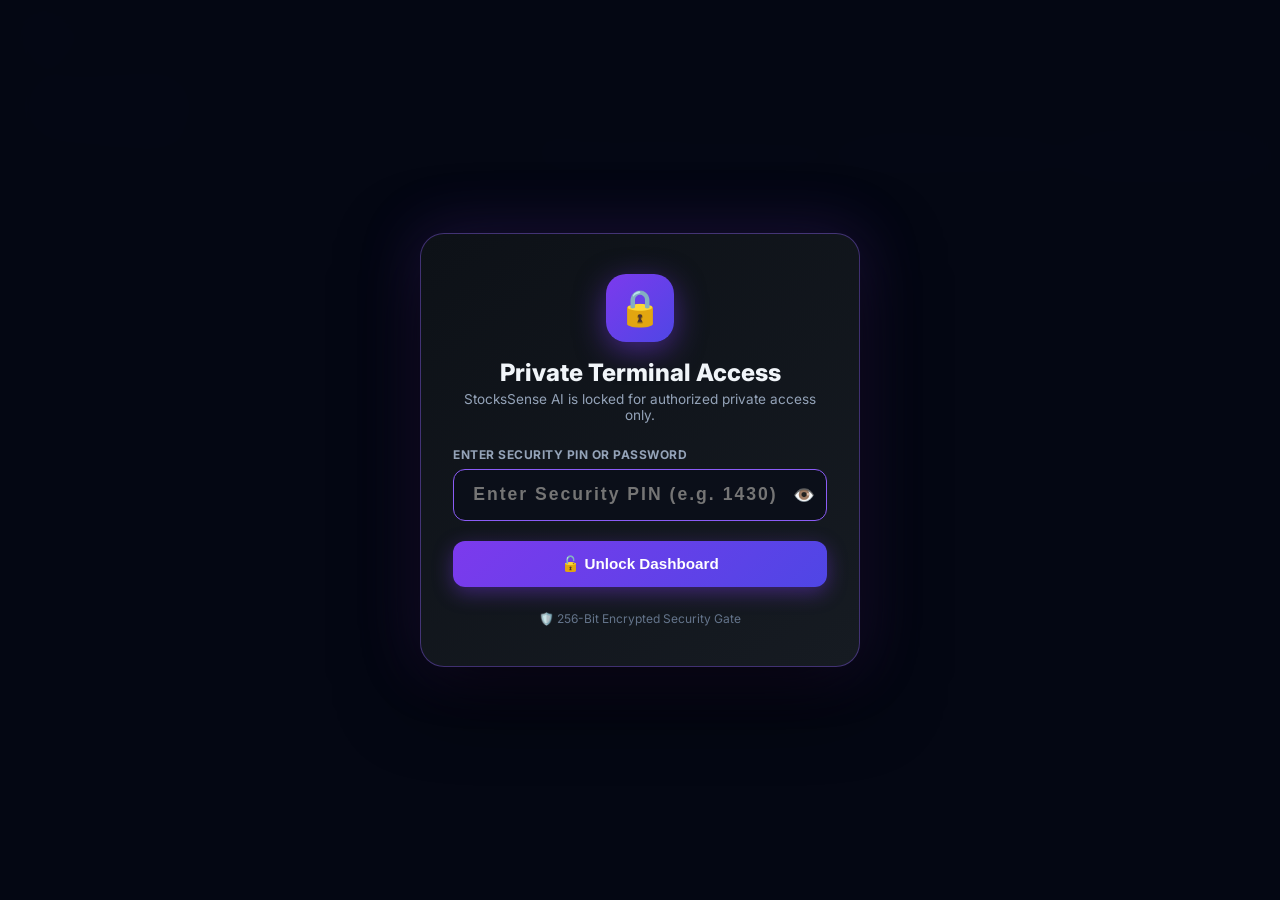
==== commit 968dfadd: "Add prominent Mode Toggle switch to Action Toolbar and sync UI across all elements" ====
--- a/static/index.html
+++ b/static/index.html
@@ -67,6 +67,11 @@
       <button class="btn-scan" id="sniperScanBtn" onclick="startUltraSniperScan()" style="background:linear-gradient(135deg,#f59e0b,#d97706);color:#fff;border:1px solid #fbbf24;box-shadow:0 0 15px rgba(245,158,11,0.4);">
         <span class="btn-icon">👑</span> 1-Sniper Trade (92%+)
       </button>
+      <!-- Prominent Mode Toggle Switch -->
+      <div class="mode-toggle-wrap-tb" style="display:inline-flex;align-items:center;gap:0.4rem;background:rgba(30,41,59,0.9);padding:0.35rem 0.75rem;border-radius:10px;border:1px solid rgba(255,255,255,0.15);box-shadow:0 2px 10px rgba(0,0,0,0.3)">
+        <label style="font-size:0.72rem;font-weight:800;color:#94a3b8;letter-spacing:0.5px;">MODE:</label>
+        <button id="modeToggleBtnToolbar" onclick="toggleTradingMode()" style="background:#1e293b;border:1px solid #334155;color:#ffbd59;padding:0.35rem 0.75rem;border-radius:6px;font-size:0.75rem;font-weight:900;cursor:pointer;transition:all 0.2s;">📝 PAPER TRADING</button>
+      </div>
     </div>
     <div class="auto-scan-badge" id="autoScanBadge" style="display:none;align-items:center;gap:0.4rem;font-size:0.78rem;font-weight:600;color:#a78bfa;background:rgba(124,58,237,0.15);padding:0.4rem 0.75rem;border-radius:8px;border:1px solid rgba(124,58,237,0.3)">
       <span style="width:8px;height:8px;background:#a78bfa;border-radius:50%;display:inline-block;box-shadow:0 0 8px #a78bfa"></span>
@@ -171,6 +176,20 @@
 
   <!-- ──── TAB: JOURNAL ──── -->
   <section id="page-journal" class="page">
+    <div style="display:flex;align-items:center;justify-content:space-between;margin-bottom:1rem;background:#0d111a;padding:0.75rem 1.25rem;border-radius:12px;border:1px solid rgba(255,255,255,0.08)">
+      <div>
+        <div style="font-size:1.1rem;font-weight:900;color:#fff;display:flex;align-items:center;gap:0.5rem" id="journalModeTitle">
+          📝 PAPER TRADING JOURNAL
+        </div>
+        <div style="font-size:0.78rem;color:#94a3b8" id="journalModeSub">
+          Showing virtual paper trade statistics and closed positions.
+        </div>
+      </div>
+      <button onclick="toggleTradingMode()" id="journalModeToggleBtn" style="background:linear-gradient(135deg,#7c3aed,#4f46e5);color:#fff;border:none;padding:0.4rem 0.85rem;border-radius:8px;font-size:0.78rem;font-weight:800;cursor:pointer;box-shadow:0 0 10px rgba(124,58,237,0.3)">
+        🔄 Switch Journal Mode
+      </button>
+    </div>
+
     <div class="journal-grid">
       <div class="journal-card">
         <div class="journal-title">📅 Weekly Performance</div>
@@ -181,7 +200,16 @@
         <div id="monthlyStats" class="journal-stats">Loading...</div>
       </div>
     </div>
-    <div class="positions-title">AI Signal History</div>
+
+    <div class="positions-title" id="journalTradesTitle">Trade Execution History</div>
+    <div class="trades-table-wrap">
+      <table class="trades-table" id="journalTradesTable">
+        <thead><tr><th>Stock</th><th>Action</th><th>Entry</th><th>Exit</th><th>Qty</th><th>P&L</th><th>Status</th><th>Date</th></tr></thead>
+        <tbody id="journalTradesBody"></tbody>
+      </table>
+    </div>
+
+    <div class="positions-title" style="margin-top:1.5rem">AI Signal History</div>
     <div class="trades-table-wrap">
       <table class="trades-table" id="signalsHistTable">
         <thead><tr><th>Stock</th><th>Signal</th><th>Confidence</th><th>Entry</th><th>Target 1</th><th>Target 2</th><th>Stop Loss</th><th>Date</th></tr></thead>
@@ -697,6 +725,6 @@
   </div>
 </div>
 
-<script src="/static/app.js?v=25"></script>
+<script src="/static/app.js?v=30"></script>
 </body>
 </html>
